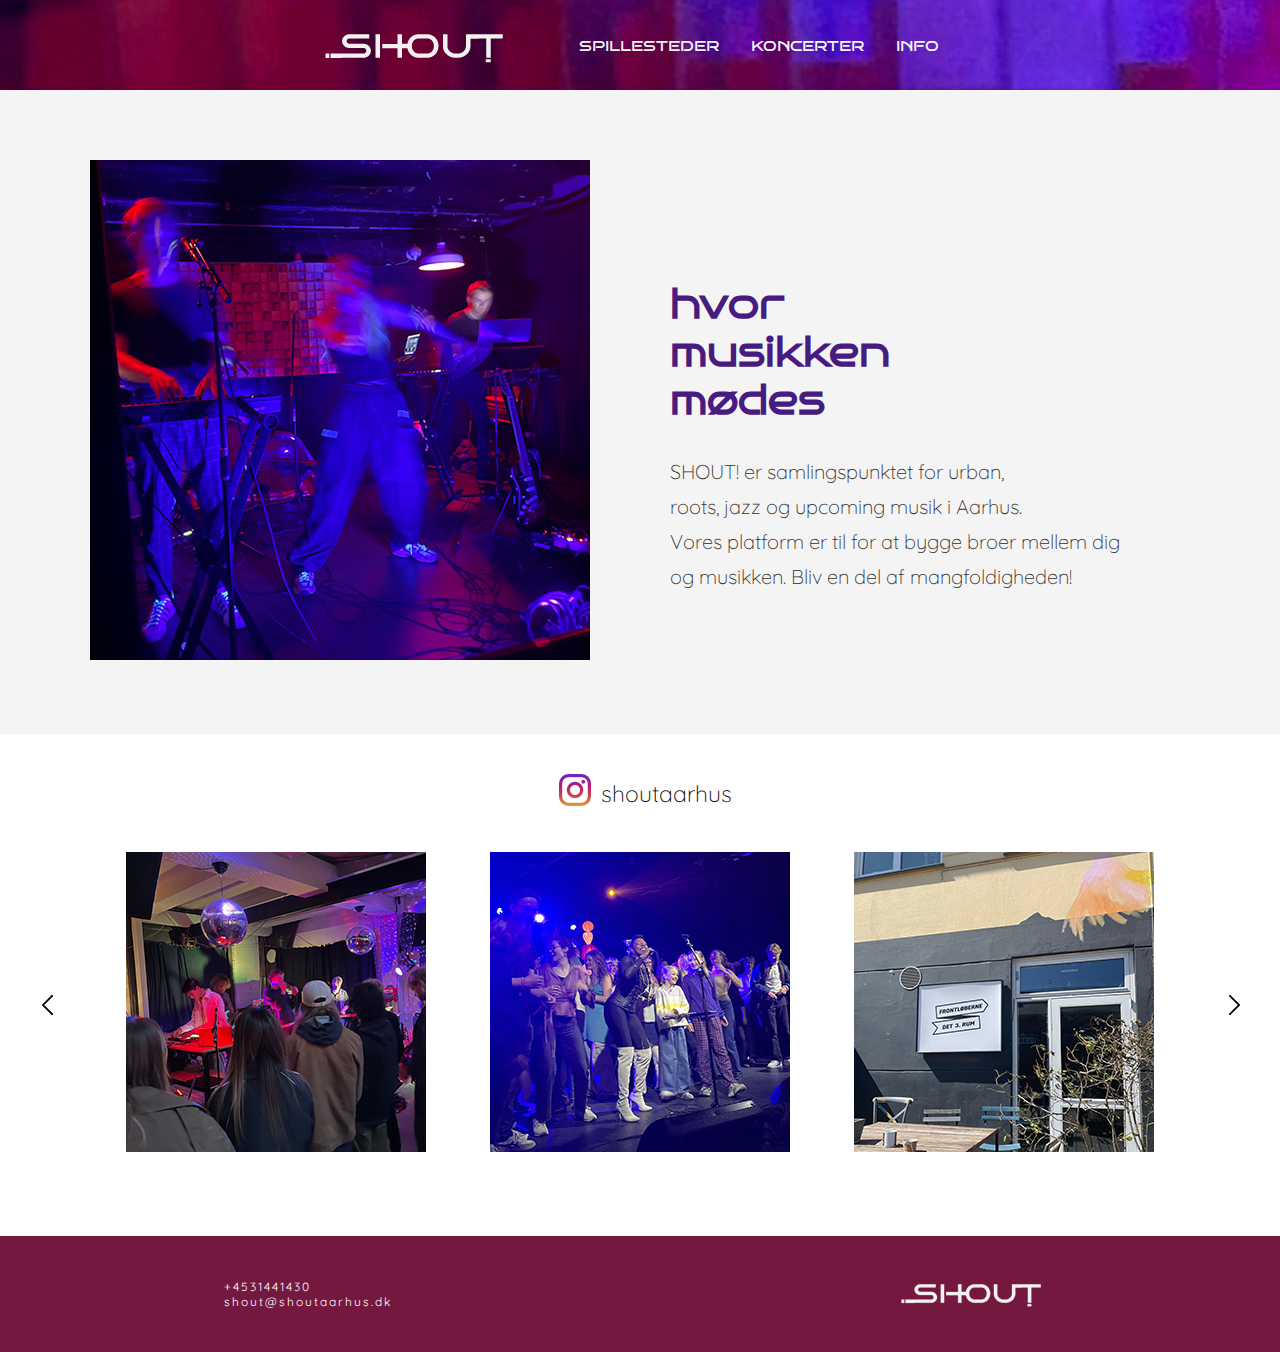
==== shout/shout/index.html @ aedea26d "Begyndt på responsive" ====
<!DOCTYPE html>
<html lang="en">
<head>
    <meta charset="UTF-8">
    <meta http-equiv="X-UA-Compatible" content="IE=edge">
    <meta name="viewport" content="width=device-width, initial-scale=1.0">
    <title>SHOUT!</title>
    <link rel="stylesheet" href="styles.css">
</head>

<body>

    <header>
         <!-- Computer header -->
            <div id="pcheader">
            <a id="logo" href="index.html"><img src="logo.png"></a>
            </div>


            <div id="pcheader">
            <nav>
                <div class="navbar">
                    <div class="dropdown">
                      <button class="dropbtn">spillesteder</button>
                      <div class="dropdown-content">
                        <a href="turkis.html">turkis</a>
                        <a href="ahuset.html">a-huset</a>
                        <a href="det3rum.html">det 3. rum</a>
                      </div>
                  </div>
                  <a href="#">koncerter</a>
                  <a href="#">info</a>
                </nav>
                </div>
                </div>

            <!-- mobil header -->

            <div id="mobilheader">
                <a href="index.html"><img src="logofoot.png" alt="shout logo"></a>
            </div>
            

            <div id="mobilheader">
                <a href="menu.html"><img src="burgermenu.png" alt="shout logo"></a>
            </div>

    </header>

    

    <main>
        <div class="tokolonnerforside">

            <section>
                <a href=index.html><img src="billede1.jpg"></a>
            </section>
        
            <section>
                <div class="overskriftforside">
                    <h1>hvor 
                    <br>musikken
                    <br>mødes</h1>
                    </div>
                <p>
                    SHOUT! er samlingspunktet for urban,<br>
                    roots, jazz og upcoming musik i Aarhus. <br>
                    Vores platform er til for at bygge broer mellem dig <br>
                    og musikken. Bliv en del af mangfoldigheden! 
                </p>
            </section>
        </div>


            <section>
                
                <div class="instaoverskrift">
                    <div class="instalogo"><a href=https://www.instagram.com/shoutaarhus><img src="instalogo.png"></div></a>
                    <p>shoutaarhus</p></a>
                </div>
    
                <div class="instafeed">
                    <div class="arrows"> <img src="arrowleft.png"> </div>
                    <a href=https://www.instagram.com/shoutaarhus><img src="instapic1.jpg"></a>
                    <a href=https://www.instagram.com/shoutaarhus><img src="instapic2.jpg"></a>
                    <a href=https://www.instagram.com/shoutaarhus><img src="instapic3.jpg"></a>
                    <div class="arrows"><img src="arrowright.png"> </div>
                </div>

    </main>

    <footer>
        <p> +4531441430 <br> shout@shoutaarhus.dk</p>
        <a id="logofooter" href="index.html" ><img src="logofoot.png"></a>
    </footer>



</body>
</html>
---- shout/shout/styles.css ----
@font-face {
    font-family: brunoacesc;
    src: url(BrunoAceSC-Regular.ttf);
}

@font-face {
    font-family: brunoace;
    src: url(BrunoAce-Regular.ttf);
}

@font-face {
    font-family: quicksand;
    src: url(Quicksand.ttf);
}

*{
    margin: 0px;
    padding: 0px;
}

/*********** header **********/

header{
    display: flex;
    justify-content: center;
    align-items: center;
    gap: 60px;
    padding-top: 20px;
    padding-bottom: 20px;
    width: 100%;
    background: url(headerpic.jpg);

}

#mobilheader{
    display: none;
}


#logo{
    display: flex;
    justify-content: center;
    align-items: center;
}

/*********** dropdown header **********/

.navbar {
display: flex;
align-items: center;
text-align: center;
}
      
.navbar a {
float: left;
font-size: 16px;
color: #f5f4f4;
text-align: center;
padding: 14px 16px;
text-decoration: none;
font-family: brunoacesc;
font-size: 18px;
}
      
.dropdown {
float: left;
overflow: hidden;
}
      
.dropdown .dropbtn {
font-size: 16px;  
border: none;
outline: none;
color: #f5f4f4;
padding: 14px 16px;
background-color: inherit;
font-family: brunoacesc;
font-size: 18px;
margin: 0;
}
      
      
.dropdown-content {
display: none;
position: absolute;
background-color: #481c7d;
min-width: 160px;
box-shadow: 0px 8px 16px 0px rgba(0,0,0,0.2);
z-index: 1;
}
      
.dropdown-content a {
float: none;
color: #f5f4f4;
padding: 12px 16px;
text-decoration: none;
display: block;
text-align: left;
font-family: brunoace;
font-size: 13px;
}
      
.dropdown-content a:hover {
padding:12px;
}
      
.dropdown:hover .dropdown-content {
display: block;
}


/*********** forside **********/

main{
    display:flex;
    flex-direction: column;
    background-color: #f5f4f4;
} 


.overskriftforside{
    display: flex;
    justify-content: left;
    font-size: 20px;
    font-family: brunoace;
    color: #481B81;
    margin-top: 120px;
    margin-bottom: 10px;
}

.tokolonnerforside{
    display: flex;
    flex-wrap: wrap;
    justify-content:center;
    width: 100%;
}

.tokolonnerforside > section{
    width: 520px;
    margin-top: 40px;
    margin-bottom: 40px;
    padding:30px;
    text-align: left;
}

.tokolonnerforside p{
    font-family: quicksand;
    font-weight: 200;
    font-size: 20px;
    margin-top: 30px; 
    line-height: 35px;
    color: #303030;
}


/*********** spillesteder **********/

.overskriftspillested{
    display: flex;
    font-size: 25px;
    font-family: brunoace;
    color: #481B81;
    margin-top: 25px;
    margin-bottom: 20px;
}

.tokolonner{
    display: flex;
    justify-content:center;
    flex-wrap: wrap;
    width:100%;
}

.tokolonner > section{
    width: 440px;
    height: 480px;
    margin-top: 20px;
    padding:60px;
    text-align: center;
}

.tokolonner h2{
    text-align: left;
    font-family: quicksand;
    font-weight: 200;
    font-size: 21px;
    line-height: 35px;
    color: #303030;
    margin-top: 25px;
}

.spillestedpic{
    margin-top: -5%;
}


.trekolonner{
    width:100%;
    margin: auto;
    display: flex;
    justify-content: space-around;
    align-items: center;
    padding-top: 50px;
    padding-bottom: 50px;
    background-color: #ffffff;
}

/*********** maps spillesteder **********/

.tokolonnermaps{
    display: flex;
    justify-content:center;
    flex-wrap: wrap;
}

.tokolonnermaps > section{
    width: 500px;
    height: 450px;
    background-color: #f5f4f4;
    margin-top: 50px;
    text-align: left;
    color: #303030;
}

.overskriftmaps{
    display: flex;
    justify-content: left;
    font-size: 11px;
    font-family: quicksand;
    color: #303030;
    margin-top: 90px;
}

.tokolonnermaps h3{
    font-family: quicksand;
    font-weight: 200;
    font-size: 17px;
    margin-top: 30px; 
    line-height: 25px;
}

/*********** instagram **********/

.instafeed{
    display: flex;
    width: 100%;
    justify-content: space-around;
    background-color: #ffffff;
    padding-bottom: 80px;
}

.instaoverskrift{
    display: flex;
    justify-content: center;
    align-items: center;
    background-color: #ffffff;
    font-family: quicksand;
    font-weight: 200;
    font-size: 23px;
    padding-top: 30px;
    padding-bottom: 30px;
}

.instalogo{
    display: flex;
    padding:10px;
}

.instalogo2{
    display: none;
}

.arrows{
    display: flex;
    align-items: center;
}

/*********** footer **********/

footer{
    display: flex;
    align-items: center;
    justify-content: space-around;
    gap: 60px;
    padding-top: 27px;
    padding-bottom: 27px;
    background-color: #741840;
}

footer p{
    gap: 40px;
    font-family:quicksand;
    letter-spacing: 2px; 
    color: #ffffff;
    font-size: 12px;
}

#logofooter{
    padding-top: 10px;
    padding-bottom: 10px;
    padding-right: 15px;
}

/*********** responsive **********/

@media screen and (max-width:1150px){

    #pcheader{
        display: none;
    }

    #mobilheader{
        display: flex;
        justify-content: space-around;
        align-items: center;
        margin: 0px 50px 0px 50px ;
    }

    header{
        width:100%
    }
    /*********** forside **********/
    
    .overskriftforside{
        display: flex;
        flex-wrap: wrap;
        margin-top:-80px
    }

    .tokolonnerforside img{
        width: 100%;
    }

    .tokolonnerforside > section {
        width: 576px;
        
    }
    .instafeed img{
        display: flex;
        width:100%;
        
    }

    .instaoverskrift p{
        font-size: 19px;
    }

    .arrows{
        display: none;
    }

    /*********** spillesteder **********/
   
    .overskriftspillested{
        margin-top: 0px;
        font-size: 20px;
    }

    .spillestedpic{
        margin-top:-50px;
    }

    .tokolonner h2{
        font-size:20px;
    }

    .tokolonner > section{
        width: 460px;
        height: 410px;
        margin-top: 0px;
    }
    
    .tokolonner img{
        width:100%
    }
    
    .trekolonner img{
        width:100%;
    }


    iframe{
        width: 100%;
    }

    #adresse{
        display:none;
    }

        
}

@media screen and (max-width:600px){

}
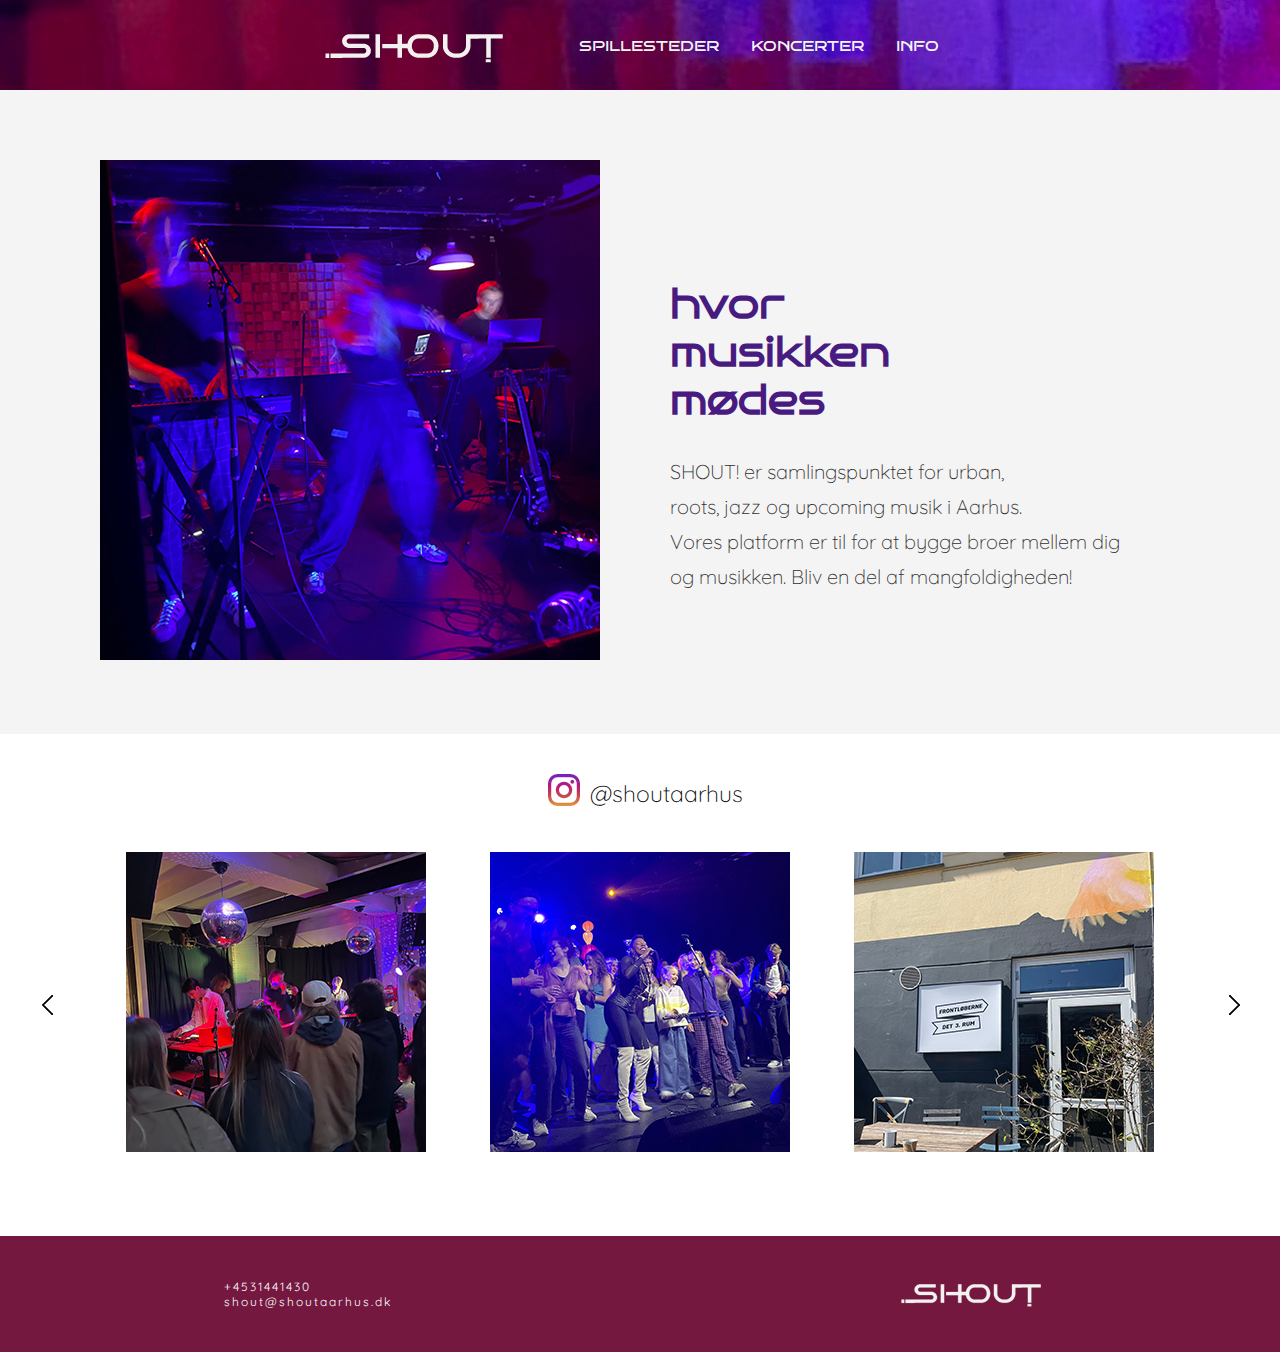
==== commit 633fcb86: "Add files via upload" ====
--- a/shout/shout/index.html
+++ b/shout/shout/index.html
@@ -37,12 +37,12 @@
             <!-- mobil header -->
 
             <div id="mobilheader">
-                <a href="index.html"><img src="logofoot.png" alt="shout logo"></a>
+                <a id = "logo2" href="index.html"><img src="logofoot.png" alt="shout aarhus logo"></a>
             </div>
             
 
             <div id="mobilheader">
-                <a href="menu.html"><img src="burgermenu.png" alt="shout logo"></a>
+                <a href="menu.html"><img src="burgermenu.png" alt="shout aarhus logo"></a>
             </div>
 
     </header>
@@ -76,7 +76,7 @@
                 
                 <div class="instaoverskrift">
                     <div class="instalogo"><a href=https://www.instagram.com/shoutaarhus><img src="instalogo.png"></div></a>
-                    <p>shoutaarhus</p></a>
+                    <p>@shoutaarhus</p></a>
                 </div>
     
                 <div class="instafeed">
--- a/shout/shout/styles.css
+++ b/shout/shout/styles.css
@@ -36,12 +36,17 @@
     display: none;
 }
 
+#logo :hover{
+    transform: scale(1.05);
+}
 
 #logo{
     display: flex;
     justify-content: center;
     align-items: center;
-}
+    transition: .25s ease-in-out;
+}
+
 
 /*********** dropdown header **********/
 
@@ -83,7 +88,7 @@
 .dropdown-content {
 display: none;
 position: absolute;
-background-color: #481c7d;
+background-color: #481c7ded;
 min-width: 160px;
 box-shadow: 0px 8px 16px 0px rgba(0,0,0,0.2);
 z-index: 1;
@@ -136,7 +141,7 @@
 }
 
 .tokolonnerforside > section{
-    width: 520px;
+    width: 510px;
     margin-top: 40px;
     margin-bottom: 40px;
     padding:30px;
@@ -249,6 +254,15 @@
     padding-bottom: 80px;
 }
 
+.instafeed a :hover {
+    transform: scale(1.05);
+}
+
+.instafeed a{
+   transition: .25s ease-in-out;
+    
+}
+
 .instaoverskrift{
     display: flex;
     justify-content: center;
@@ -261,13 +275,14 @@
     padding-bottom: 30px;
 }
 
+.instalogo :hover{
+    transform: scale(1.05);
+}
+
 .instalogo{
     display: flex;
     padding:10px;
-}
-
-.instalogo2{
-    display: none;
+    transition: .25s ease-in-out;
 }
 
 .arrows{
@@ -315,7 +330,14 @@
         align-items: center;
         margin: 0px 50px 0px 50px ;
     }
-
+    #logo2 :hover{
+        transform: scale(1.05);
+    }
+    
+    #logo2{
+        transition: .25s ease-in-out;
+    }
+    
     header{
         width:100%
     }
@@ -324,7 +346,12 @@
     .overskriftforside{
         display: flex;
         flex-wrap: wrap;
-        margin-top:-80px
+        margin-top:-80px;
+        font-size: 19px;
+    }
+
+    .tokolonnerforside p{
+        font-size: 18px;
     }
 
     .tokolonnerforside img{
@@ -332,13 +359,13 @@
     }
 
     .tokolonnerforside > section {
-        width: 576px;
+        width: 50%;
         
     }
     .instafeed img{
         display: flex;
-        width:100%;
-        
+        width:90%;
+        padding-left: 10px; 
     }
 
     .instaoverskrift p{
@@ -387,9 +414,58 @@
         display:none;
     }
 
+}
+
+@media screen and (max-width:550px){
+
+
+  .header{
+    width:100%;
+    }
+
+    .footer{
+    width:100%;
+    }
+
+/*********** spillesteder **********/  
+
+    .tokolonner > section{
+        width: 100%;
+        height: 100%; 
+    }
+
+    .tokolonner h2{
+        font-size: 17px;
+    }
+
+    .overskriftspillested{
+        margin-top: 0%;
+        font-size: 18px;
+    }
+
+/*********** forside **********/  
+
+.overskriftforside{
+       font-size: 17px;
+    }
+
+    .tokolonnerforside p{
+    font-size: 15px;
+    }
+   
+
+    .instaoverskrift p {
+        font-size: 15px ;
         
-}
-
-@media screen and (max-width:600px){
+    }
+
+    .instalogo{
+        display: none;
+    }
+
+        /*********** footer **********/    
+ footer p {
+    margin: 0px 10px 0px ;
+ }
 
 }